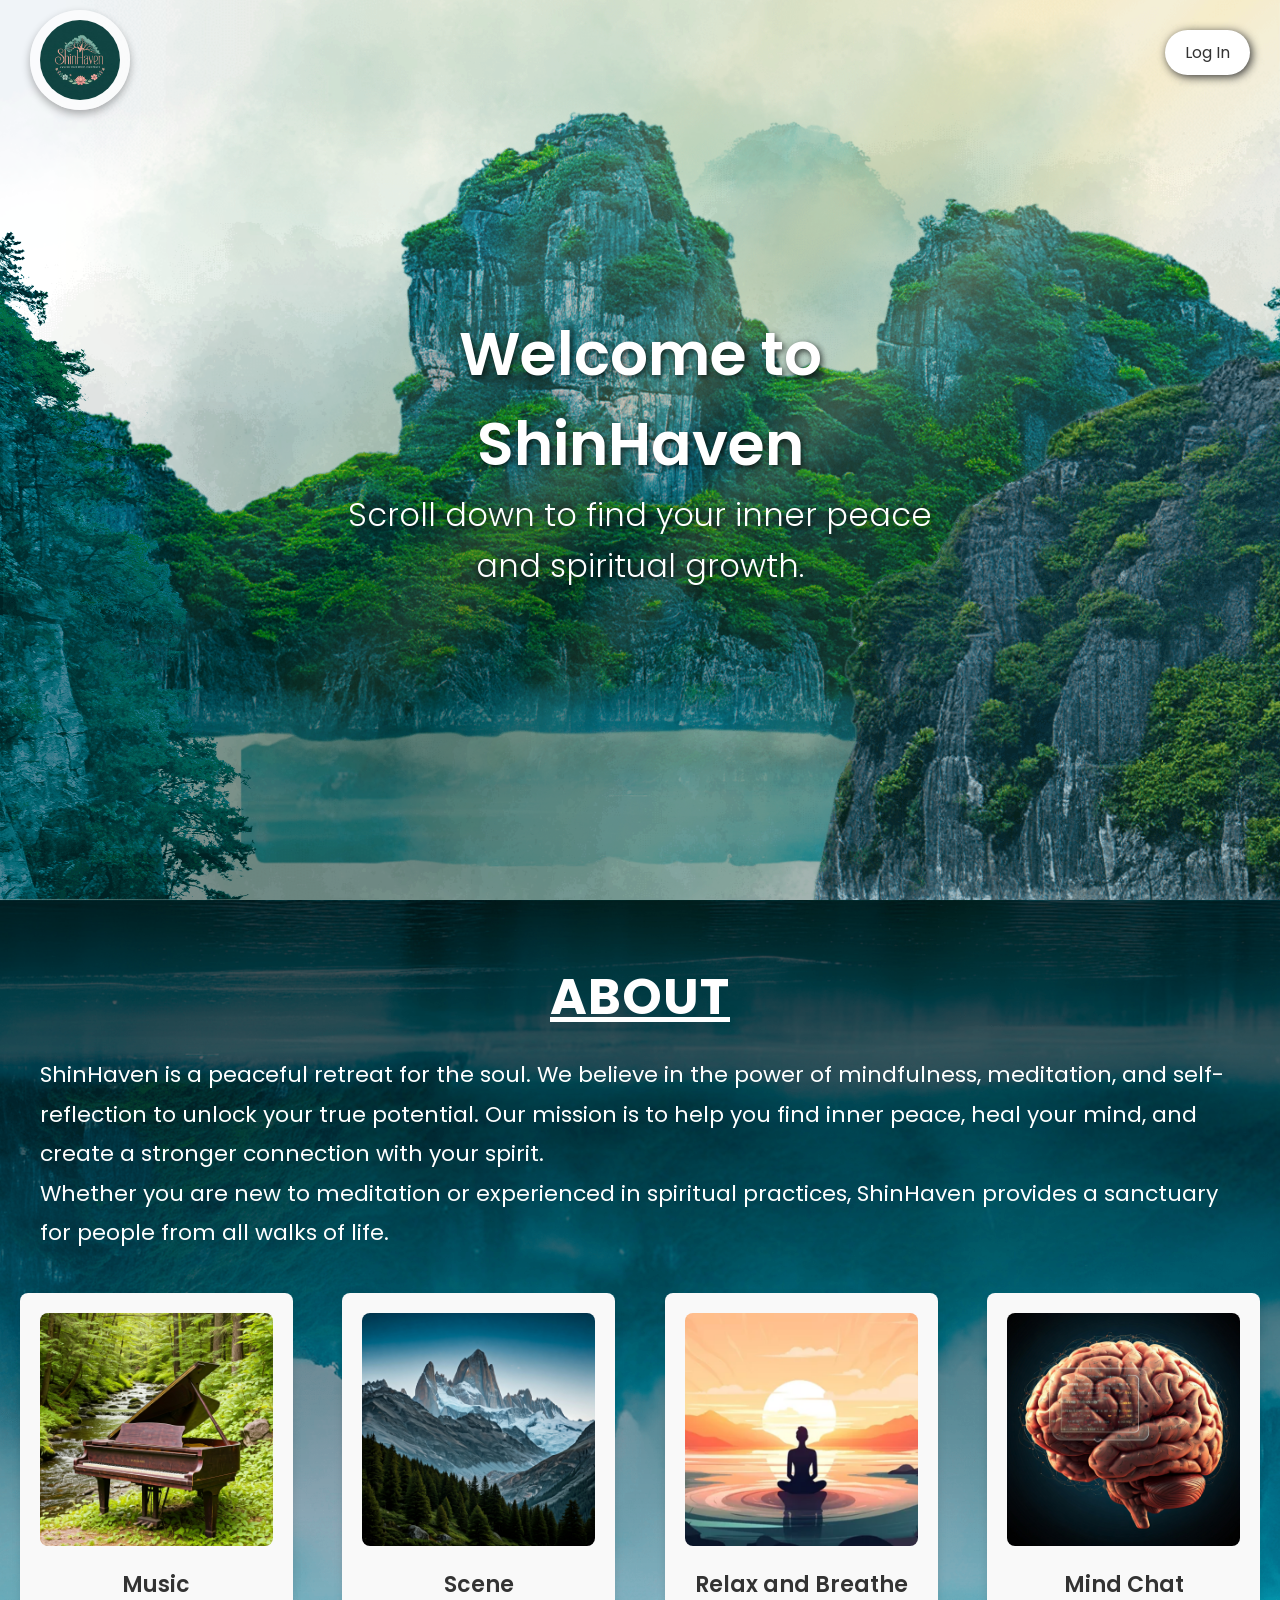
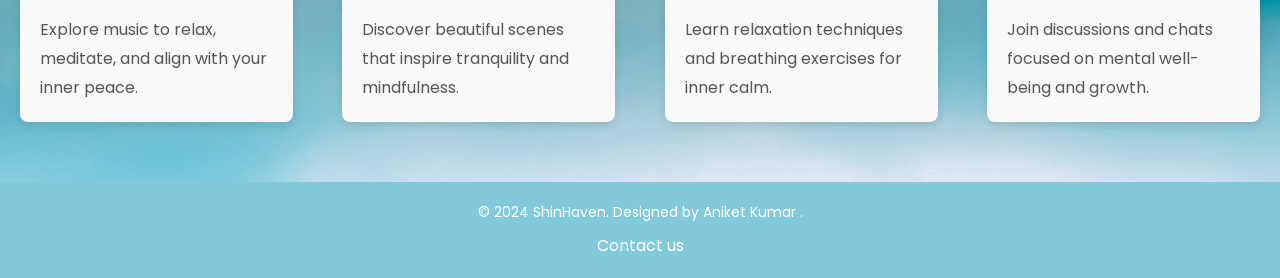
==== index.html @ bd08ecba "Fixed some bugs" ====
<!DOCTYPE html>
<html lang="en">

<head>
    <meta charset="UTF-8">
    <meta name="viewport" content="width=device-width, initial-scale=1.0">
    <title>ShinHaven</title>
    <link rel="stylesheet" href="styles.css">
    <link rel="icon" type="image/x-icon" href="Assets-Aniket/ShinHaven.jpg">
</head>

<body>
    <header>
        <div class="logo">
            <img src="Assets-Aniket/ShinHaven.jpg" alt="ShinHaven Logo">
        </div>
        
        <div class="auth-buttons">
            <button class="login-btn">Log In</button>
        </div>
    </header>

    <!-- Parallax Section -->
    <div class="parallax">
        <img src="Assets-Aniket/2-Mountain.png" alt="mountain" class="parallax-layer" id="layer1">
        <img src="Assets-Aniket/3-fog.png" alt="fog1" class="parallax-layer" id="layer2">
        <img src="Assets-Aniket/4-fog.png" alt="fog2" class="parallax-layer" id="layer3">
        <img src="Assets-Aniket/5-Island.png" alt="island" class="parallax-layer" id="layer4">
        <img src="Assets-Aniket/6-mountain.png" alt="mountain2" class="parallax-layer" id="layer5">
        <img src="Assets-Aniket/7-fog.png" alt="fog3" class="parallax-layer" id="layer6">
        <img src="Assets-Aniket/9-fog.png" alt="fog4" class="parallax-layer" id="layer7">
        
        <div class="center-content">
            <h1 id="shin-Text">Welcome to ShinHaven</h1>
            <p id="scroll-text">Scroll down to find your inner peace and spiritual growth.</p>
        </div>
        
        <img src="Assets-Aniket/10-rock.png" alt="rock" class="parallax-layer" id="layer8">
        <img src="Assets-Aniket/11-rock-.png" alt="rock2" class="parallax-layer" id="layer9">
        <img src="Assets-Aniket/12-fog.png" alt="fog5" class="parallax-layer" id="layer10">
        <img src="Assets-Aniket/13-sun.png" alt="sun" class="parallax-layer" id="layer11">
        <img src="Assets-Aniket/14-black_shadow.png" alt="shadow" class="parallax-layer" id="layer12">
        <img src="Assets-Aniket/15-black_shadow.png" alt="shadow2" class="parallax-layer" id="layer13">
    </div>

    <main>
        <section id="about" class="about-section">
            <h2>about</h2>
            <p>ShinHaven is a peaceful retreat for the soul. We believe in the power of mindfulness, meditation, and
                self-reflection to unlock your true potential. Our mission is to help you find inner peace, heal your
                mind, and create a stronger connection with your spirit.</p>
            <p>Whether you are new to meditation or experienced in spiritual practices, ShinHaven provides a sanctuary
                for people from all walks of life.</p>

            <div class="cards-container">
                <a href="music.html" class="card" id="music-card">
                    <img src="Assets-Aniket/piano-nature.jpeg" alt="Music" class="card-img">
                    <h3>Music</h3>
                    <p>Explore music to relax, meditate, and align with your inner peace.</p>
                </a>
                <a href="scene.html" class="card" id="scene-card">
                    <img src="Assets-Aniket/Scenery.jpeg" alt="Scene" class="card-img">
                    <h3>Scene</h3>
                    <p>Discover beautiful scenes that inspire tranquility and mindfulness.</p>
                </a>
                <a href="relax-breathe.html" class="card" id="relax-card">
                    <img src="Assets-Aniket/yoga.png" alt="Relax and Breathe" class="card-img">
                    <h3>Relax and Breathe</h3>
                    <p>Learn relaxation techniques and breathing exercises for inner calm.</p>
                </a>
                <a href="mind-chat.html" class="card" id="mind-chat-card">
                    <img src="Assets-Aniket/mind.jpeg" alt="Mind Chat" class="card-img">
                    <h3>Mind Chat</h3>
                    <p>Join discussions and chats focused on mental well-being and growth.</p>
                </a>
            </div>
        </section>
    </main>

    <footer class="footer">
        <div class="footer-content">
            <p>&copy; 2024 ShinHaven. Designed by Aniket Kumar .</p>
            <div class="footer-links">
                <a target="_blank" href="https://www.linkedin.com/in/aniket-kumar-86622321a/">Contact us</a>
            </div>
        </div>
    </footer>

    <script src="script.js"></script>
</body>

</html>
---- styles.css ----
@import url('https://fonts.googleapis.com/css2?family=Poppins:wght@300;400;600&display=swap');

* {
    margin: 0;
    padding: 0;
    box-sizing: border-box;
}

html{
    scroll-behavior: smooth;
}

body {
    font-family: 'Poppins', sans-serif;
    color: #333;
    background-color: #f0f4f8;
}

.logo img {
    width: 100px;
    height: auto;
    position: absolute;
    top: 10px;
    left: 30px;
    border-radius: 50%;
    padding: 10px;
    background-color: rgba(255, 255, 255, 0.7);
    box-shadow: 0px 4px 8px rgba(0, 0, 0, 0.3);
    transition: all 0.3s ease;
    z-index: 100;
}

.logo img:hover {
    transform: scale(1.05);
    box-shadow: 0px 6px 12px rgba(0, 0, 0, 0.5);
}

.auth-buttons {
    display: flex;
    justify-content: flex-end;
    gap: 15px;
    position: absolute;
    top: 30px;
    right: 30px;
}

.auth-buttons button {
    background-color: #fff;
    color: #333;
    border: none;
    padding: 10px 20px;
    font-size: 16px;
    font-family: 'Poppins', sans-serif;
    border-radius: 30px;
    cursor: pointer;
    transition: all 0.3s ease;
    z-index: 100;
    box-shadow: 2px 2px 10px;
}

.auth-buttons button:hover {
    background-color: #0066cc;
    color: #fff;
}

.parallax {
    position: relative;
    overflow: hidden;
    height: 100vh;
    width: 100%;
}

.parallax img {
    position: absolute;
    top: 0;
    left: 50%;
    transform: translateX(-50%);
    width: 100%;
    height: 100vh;
    pointer-events: none;
    z-index: 0;
}

#layer1 { z-index: 1; }
#layer2 { z-index: 1; }
#layer3 { z-index: 1; }
#layer4 { z-index: 5; }
#layer5 { z-index: 10; }
#layer6 { z-index: 1; }
#layer7 { z-index: 1; }
#layer8 { z-index: 15; }
#layer9 { z-index: 9; }
#layer10 { z-index: 1; }
#layer11 { z-index: 7; }
#layer12 { z-index: 10; }
#layer13 { z-index: 5; }

#layer1, #layer2, #layer3, #layer4, #layer5, #layer6, #layer7, #layer8, 
#layer9, #layer10, #layer11, #layer12, #layer13 {
    object-fit: cover;
    width: 100%; /* Ensure images take the full width */
    height: 100%; /* Ensure images take the full height of their container */
    position: absolute; /* So the layers stack on top of each other */
}




.center-content {
    position: absolute;
    top: 50%;
    left: 50%;
    transform: translate(-50%, -50%);
    color: #fff;
    z-index: 80;
    max-width:800px;
}

.center-content h1 {
    font-size: 60px;
    font-weight: 600;
    margin-bottom: 20px;
    text-align: center;
}

.center-content p {
    font-size: 32px;
    line-height: 1.6;
    font-weight: 300;
    text-align: center;
}

.center-content h1,
.center-content p {
    text-shadow: 2px 2px 6px rgba(0, 0, 0,0.7);
}

.about-section {
    position: relative;
    background-color: #000;
    text-align: center;
    color: #333;
    padding: 60px 20px;
    overflow: hidden; 
}

.about-section::before {
    content: "";
    position: absolute;
    top: 0;
    left: 0;
    width: 100%;
    height: 100%;
    background-image: linear-gradient(to bottom, rgba(0, 0, 0, 0), rgba(0, 0, 0, 0.7)), url(Assets-Aniket/0-Background.png);
    background-position: center;
    background-size: cover;
    transform: rotate(180deg); /* Rotate the image 180 degrees */
    z-index: 0; /* Ensure the image stays behind the content */
}



.about-section h2 {
    font-size: 50px;
    font-weight: bolder;
    margin-bottom: 20px;
    text-transform: uppercase;
    color: #fff;
    letter-spacing: 1px;
    position: relative;
    text-decoration: underline;
}


.about-section p {
    font-size: 22px;
    line-height: 1.8;
    max-width: 1200px;
    margin: 0 auto;
    color: #fff;
    position: relative;
    text-align: start;
}

.cards-container {
    display: flex;
    justify-content: space-between;
    gap: 20px;
    margin-top: 40px;
    flex-wrap: wrap;
    position: relative;
}

.card {
    width: 22%;
    background-color: #f9f9f9;
    padding: 20px;
    border-radius: 8px;
    box-shadow: 0px 4px 8px rgba(0, 0, 0, 0.1);
    transition: transform 0.3s ease, box-shadow 0.3s ease;
    text-align: center;
    text-decoration: none;
    color: inherit;
}

.card:hover {
    transform: translateY(-10px);
    box-shadow: 0px 6px 12px rgba(0, 0, 0, 0.2);
}

.card-img {
    width: 100%;
    height: 60%;
    object-fit: cover;
    border-radius: 8px;
    margin-bottom: 15px;
}

.card h3 {
    font-size: 22px;
    font-weight: 600;
    margin-bottom: 15px;
}

.card p {
    font-size: 16px;
    color: #555;
}

.footer {
    background-color: #82cadb;
    color: #fff;
    text-align: center;
    padding: 20px;
    position: relative;
    bottom: 0;
    width: 100%;
}

.footer-content {
    max-width: 1200px;
    margin: 0 auto;
}

.footer p {
    font-size: 14px;
    margin-bottom: 10px;
}

.footer-links {
    margin-top: 10px;
}

.footer-links a {
    color: #fff;
    text-decoration: none;
    font-size: 16px;
    transition: 0.3s ease;
}

.footer-links a:hover {
    color: gold;
    text-decoration: none;
}

@media (max-width: 480px) {
    

    .logo img {
        width: 80px;
        left: 15px;
        top: 15px;
    }

    .auth-buttons {
        top: 30px;
        right: 20px;
        justify-content: flex-end;
    }

    
    .center-content h1 {
        font-size: 32px;
    }

    .center-content p {
        font-size: 16px;
    }

    .about-section {
        padding: 40px 20px;
    }

    .about-section h2 {
        font-size: 28px;
    }

    .about-section p {
        font-size: 16px;
    }

    .cards-container {
        flex-direction: column;
        align-items: center;
    }

    .card {
        width: 90%;
        margin-bottom: 20px;
    }
}

@media (max-width: 768px) {
   

    .logo img {
        width: 70px;
        left: 20px;
        top: 20px;
    }

    .center-content h1 {
        font-size: 48px;
    }

    .center-content p {
        font-size: 18px;
    }

    .about-section {
        padding: 50px 20px;
    }

    .about-section h2 {
        font-size: 32px;
    }

    .about-section p {
        font-size: 18px;
    }

    .cards-container {
        flex-direction: column;
        gap: 20px;
    }

    .card {
        width: 80%;
    }
}

@media (min-width: 1024px) {
    .cards-container {
        justify-content: space-between;
    }

    .card {
        width: 22%;
    }
}

@media (max-width: 501px) and (min-width: 481px) {
    header {
        height: 100vh;
        background-size: auto 100%;
        background-position: center;
        padding: 20px;
    }

    .center-content h1 {
        font-size: 40px;
    }

    .center-content p {
        font-size: 18px;
    }
}
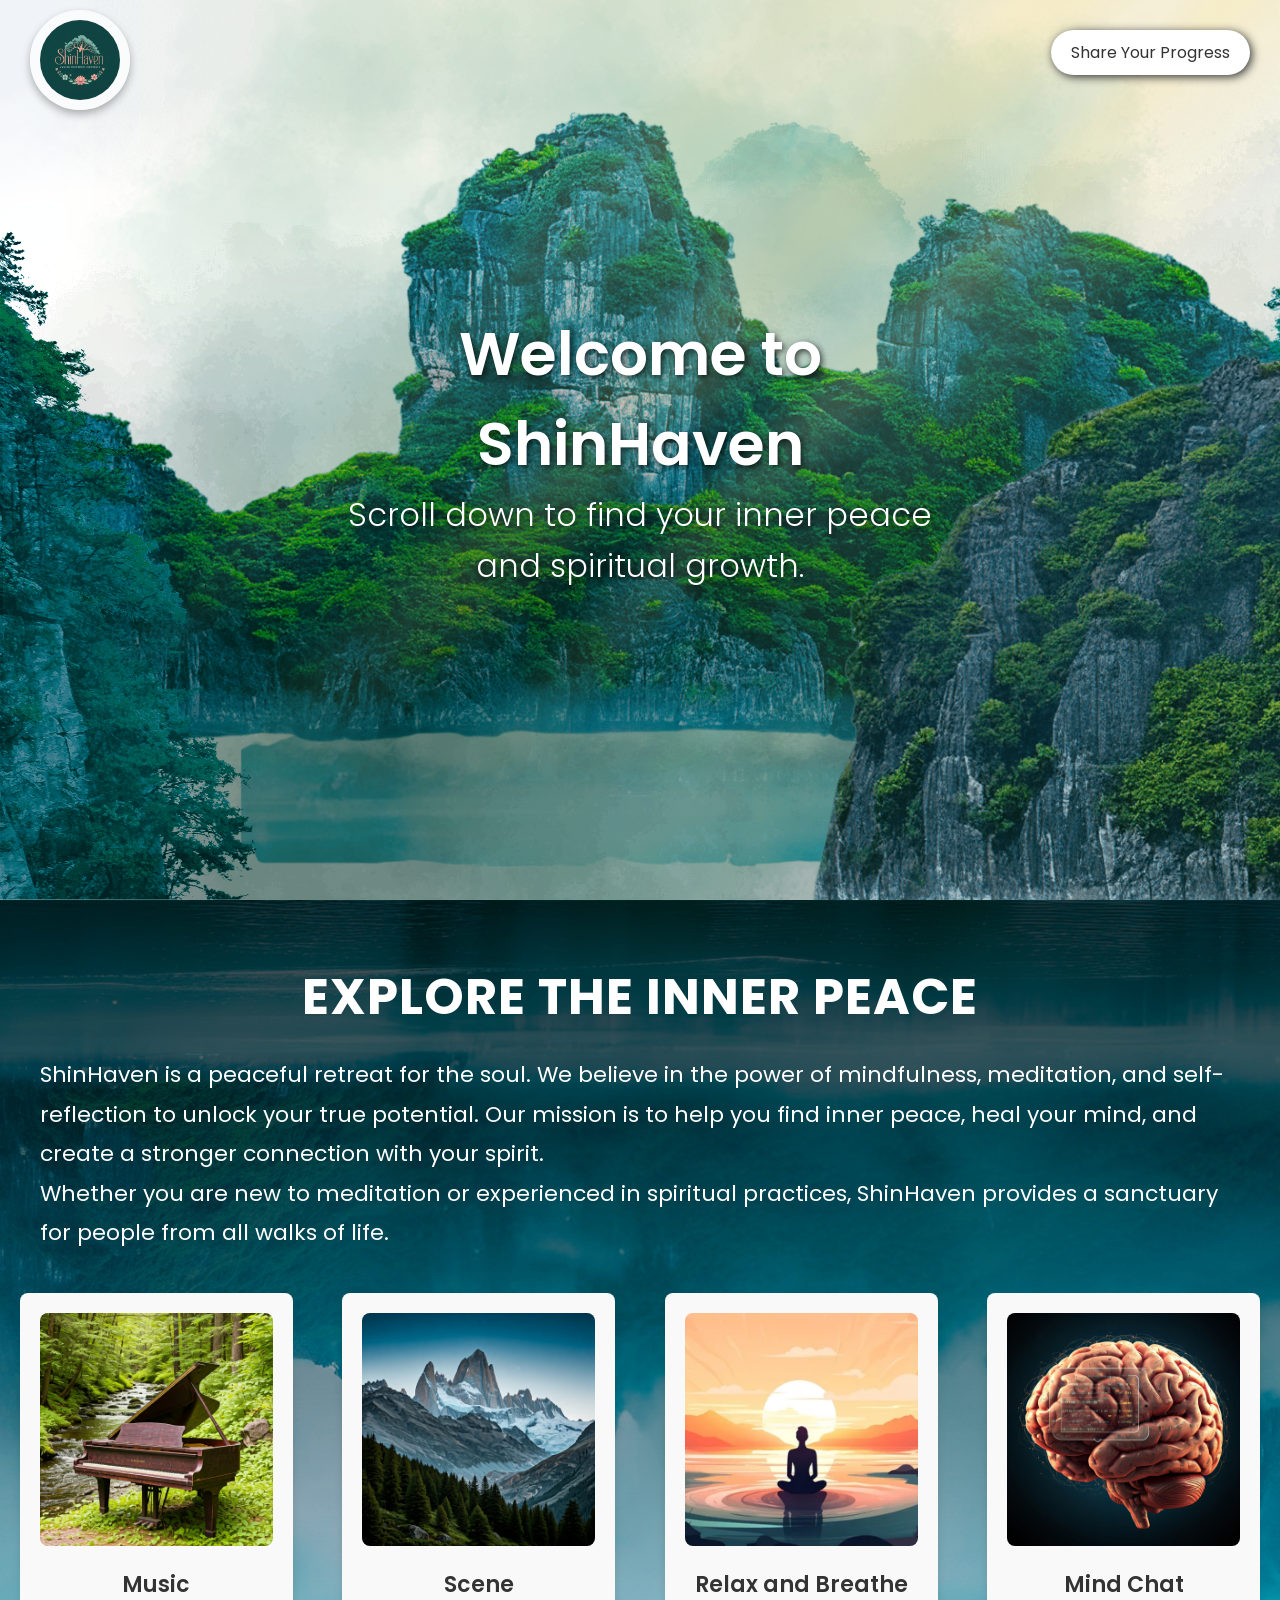
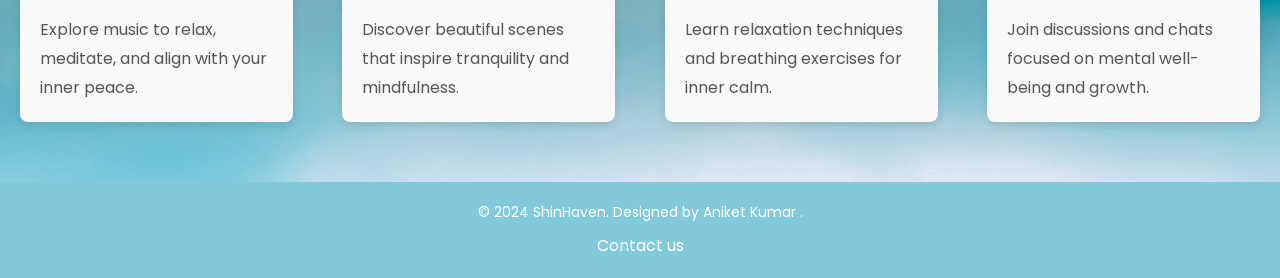
==== commit c0d9afab: "Added share your progress button and made it dynamic through js" ====
--- a/index.html
+++ b/index.html
@@ -16,7 +16,7 @@
         </div>
         
         <div class="auth-buttons">
-            <button class="login-btn">Log In</button>
+            <button id="share-progress-btn" class="share-progress-btn">Share Your Progress</button>
         </div>
     </header>
 
@@ -45,7 +45,7 @@
 
     <main>
         <section id="about" class="about-section">
-            <h2>about</h2>
+            <h2>Explore the inner peace</h2>
             <p>ShinHaven is a peaceful retreat for the soul. We believe in the power of mindfulness, meditation, and
                 self-reflection to unlock your true potential. Our mission is to help you find inner peace, heal your
                 mind, and create a stronger connection with your spirit.</p>
@@ -87,6 +87,7 @@
     </footer>
 
     <script src="script.js"></script>
+
 </body>
 
 </html>
--- a/styles.css
+++ b/styles.css
@@ -154,8 +154,8 @@
     background-image: linear-gradient(to bottom, rgba(0, 0, 0, 0), rgba(0, 0, 0, 0.7)), url(Assets-Aniket/0-Background.png);
     background-position: center;
     background-size: cover;
-    transform: rotate(180deg); /* Rotate the image 180 degrees */
-    z-index: 0; /* Ensure the image stays behind the content */
+    transform: rotate(180deg); 
+    z-index: 0; 
 }
 
 
@@ -168,7 +168,7 @@
     color: #fff;
     letter-spacing: 1px;
     position: relative;
-    text-decoration: underline;
+    text-decoration: none;
 }
 
 
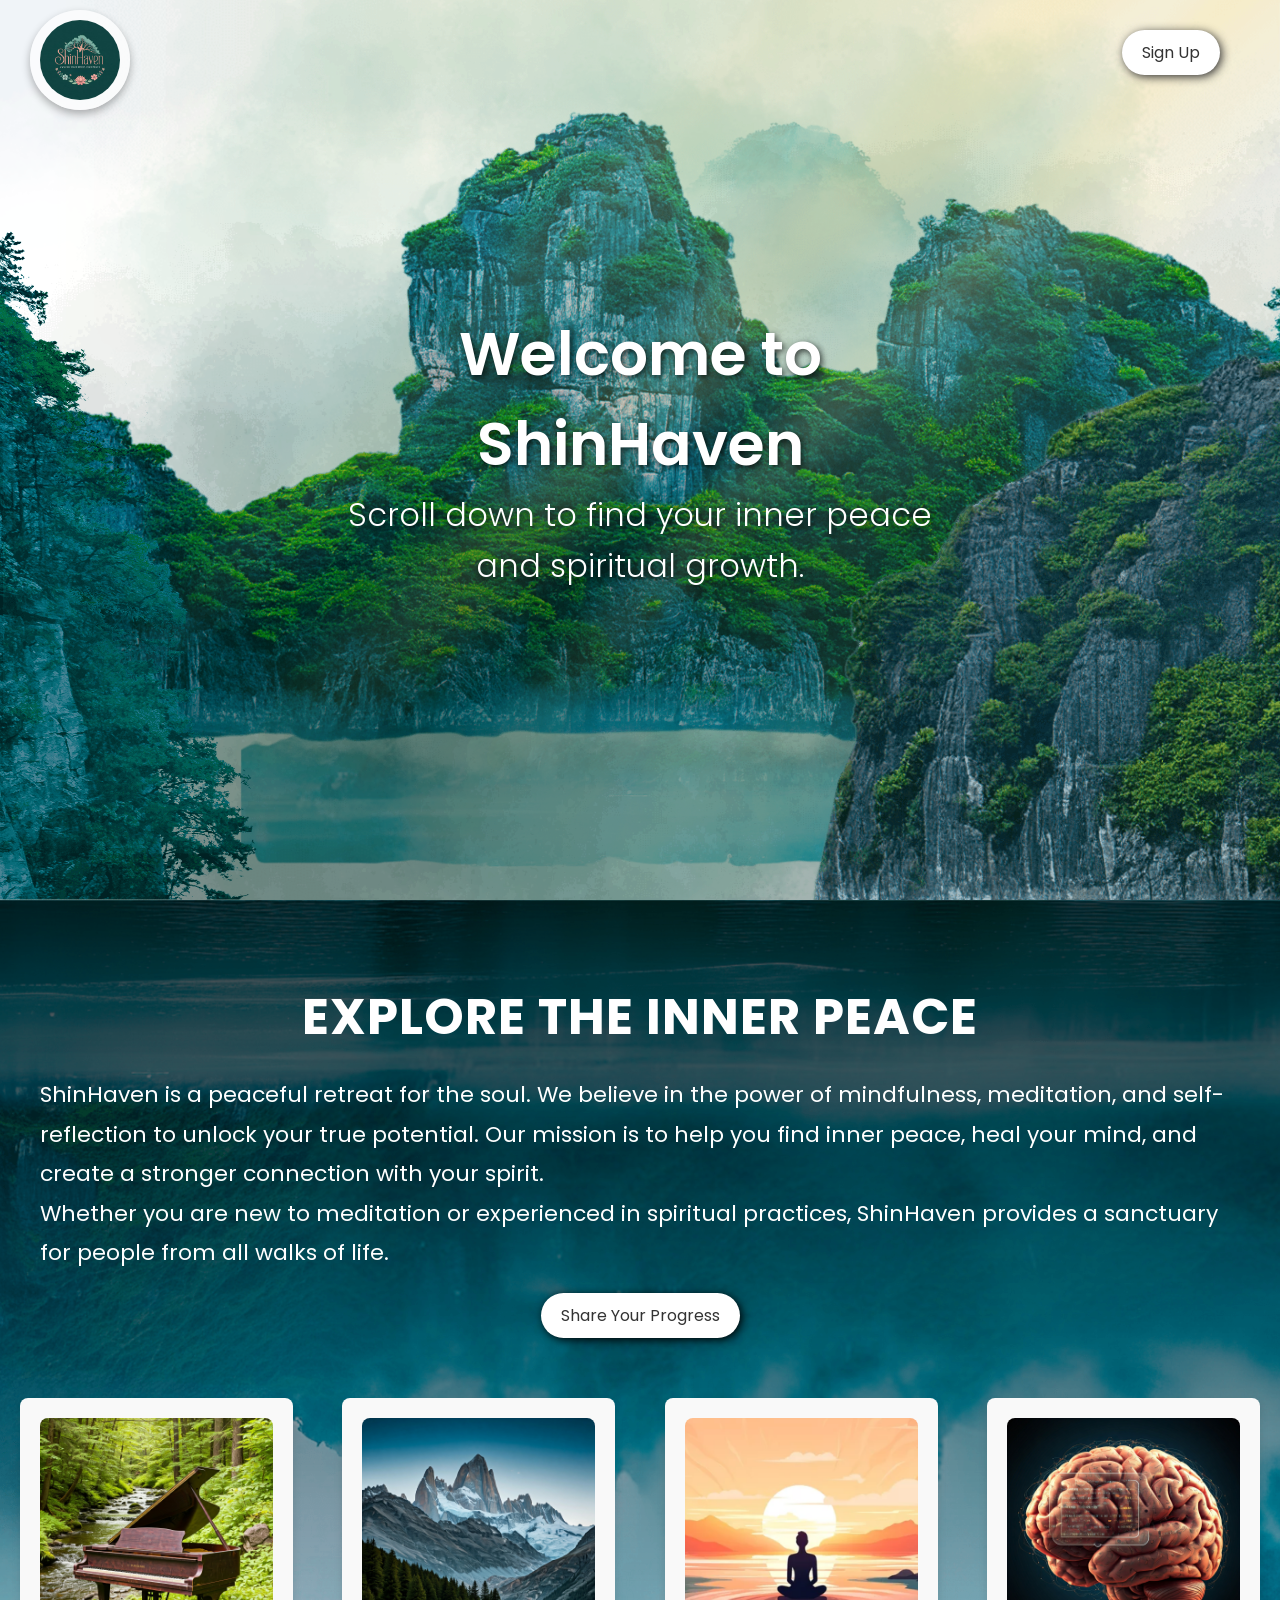
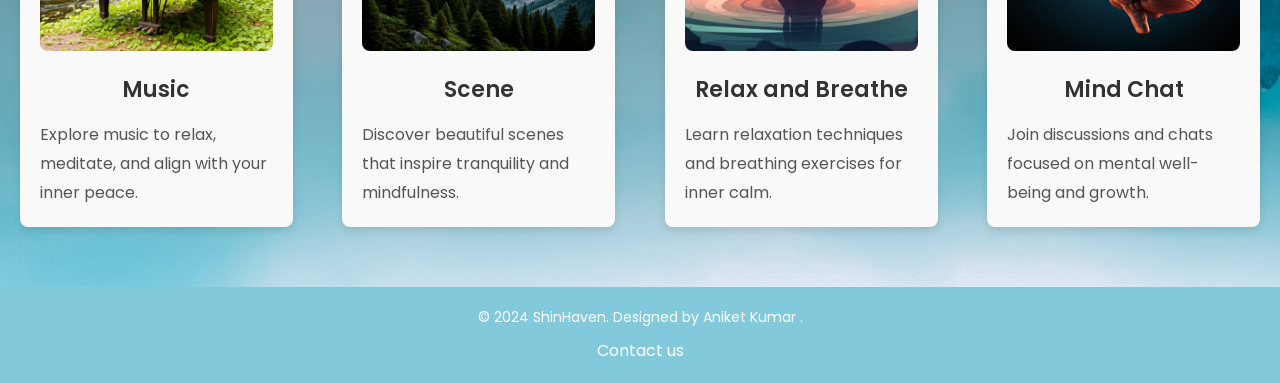
==== commit 882839d4: "Added sign up button and logout" ====
--- a/index.html
+++ b/index.html
@@ -14,11 +14,14 @@
         <div class="logo">
             <img src="Assets-Aniket/ShinHaven.jpg" alt="ShinHaven Logo">
         </div>
-        
+
         <div class="auth-buttons">
-            <button id="share-progress-btn" class="share-progress-btn">Share Your Progress</button>
+            <button id="sign-up-btn" onclick="location.href='signup.html'">Sign Up</button>
+            <p id="greeting"></p>
+            <button id="logout-btn" style="display: none;" onclick="logout()">Logout</button>
         </div>
     </header>
+
 
     <!-- Parallax Section -->
     <div class="parallax">
@@ -52,6 +55,7 @@
             <p>Whether you are new to meditation or experienced in spiritual practices, ShinHaven provides a sanctuary
                 for people from all walks of life.</p>
 
+            <button id="share-progress-btn" style="position: relative;" class="share-progress-btn">Share Your Progress</button>
             <div class="cards-container">
                 <a href="music.html" class="card" id="music-card">
                     <img src="Assets-Aniket/piano-nature.jpeg" alt="Music" class="card-img">
@@ -76,7 +80,7 @@
             </div>
         </section>
     </main>
-
+    
     <footer class="footer">
         <div class="footer-content">
             <p>&copy; 2024 ShinHaven. Designed by Aniket Kumar .</p>
--- a/styles.css
+++ b/styles.css
@@ -6,7 +6,7 @@
     box-sizing: border-box;
 }
 
-html{
+html {
     scroll-behavior: smooth;
 }
 
@@ -40,6 +40,7 @@
     justify-content: flex-end;
     gap: 15px;
     position: absolute;
+    align-items: center;
     top: 30px;
     right: 30px;
 }
@@ -63,6 +64,26 @@
     color: #fff;
 }
 
+
+
+#greeting {
+    margin-right: 15px;
+    z-index: 100;
+    font-size: 1.2rem;
+    font-weight: bold;
+    color: #333;
+}
+
+
+/* Styles for the greeting on the homepage */
+h2 {
+    text-align: center;
+    font-size: 28px;
+    color: #0066cc;
+    margin-top: 20px;
+}
+
+
 .parallax {
     position: relative;
     overflow: hidden;
@@ -81,26 +102,78 @@
     z-index: 0;
 }
 
-#layer1 { z-index: 1; }
-#layer2 { z-index: 1; }
-#layer3 { z-index: 1; }
-#layer4 { z-index: 5; }
-#layer5 { z-index: 10; }
-#layer6 { z-index: 1; }
-#layer7 { z-index: 1; }
-#layer8 { z-index: 15; }
-#layer9 { z-index: 9; }
-#layer10 { z-index: 1; }
-#layer11 { z-index: 7; }
-#layer12 { z-index: 10; }
-#layer13 { z-index: 5; }
-
-#layer1, #layer2, #layer3, #layer4, #layer5, #layer6, #layer7, #layer8, 
-#layer9, #layer10, #layer11, #layer12, #layer13 {
+#layer1 {
+    z-index: 1;
+}
+
+#layer2 {
+    z-index: 1;
+}
+
+#layer3 {
+    z-index: 1;
+}
+
+#layer4 {
+    z-index: 5;
+}
+
+#layer5 {
+    z-index: 10;
+}
+
+#layer6 {
+    z-index: 1;
+}
+
+#layer7 {
+    z-index: 1;
+}
+
+#layer8 {
+    z-index: 15;
+}
+
+#layer9 {
+    z-index: 9;
+}
+
+#layer10 {
+    z-index: 1;
+}
+
+#layer11 {
+    z-index: 7;
+}
+
+#layer12 {
+    z-index: 10;
+}
+
+#layer13 {
+    z-index: 5;
+}
+
+#layer1,
+#layer2,
+#layer3,
+#layer4,
+#layer5,
+#layer6,
+#layer7,
+#layer8,
+#layer9,
+#layer10,
+#layer11,
+#layer12,
+#layer13 {
     object-fit: cover;
-    width: 100%; /* Ensure images take the full width */
-    height: 100%; /* Ensure images take the full height of their container */
-    position: absolute; /* So the layers stack on top of each other */
+    width: 100%;
+    /* Ensure images take the full width */
+    height: 100%;
+    /* Ensure images take the full height of their container */
+    position: absolute;
+    /* So the layers stack on top of each other */
 }
 
 
@@ -113,7 +186,7 @@
     transform: translate(-50%, -50%);
     color: #fff;
     z-index: 80;
-    max-width:800px;
+    max-width: 800px;
 }
 
 .center-content h1 {
@@ -132,16 +205,15 @@
 
 .center-content h1,
 .center-content p {
-    text-shadow: 2px 2px 6px rgba(0, 0, 0,0.7);
+    text-shadow: 2px 2px 6px rgba(0, 0, 0, 0.7);
 }
 
 .about-section {
     position: relative;
-    background-color: #000;
     text-align: center;
     color: #333;
     padding: 60px 20px;
-    overflow: hidden; 
+    overflow: hidden;
 }
 
 .about-section::before {
@@ -154,8 +226,8 @@
     background-image: linear-gradient(to bottom, rgba(0, 0, 0, 0), rgba(0, 0, 0, 0.7)), url(Assets-Aniket/0-Background.png);
     background-position: center;
     background-size: cover;
-    transform: rotate(180deg); 
-    z-index: 0; 
+    transform: rotate(180deg);
+    z-index: 0;
 }
 
 
@@ -180,6 +252,26 @@
     color: #fff;
     position: relative;
     text-align: start;
+}
+
+#share-progress-btn {
+    background-color: #fff;
+    color: #333;
+    border: none;
+    padding: 10px 20px;
+    font-size: 16px;
+    font-family: 'Poppins', sans-serif;
+    border-radius: 30px;
+    cursor: pointer;
+    transition: all 0.3s ease;
+    box-shadow: 2px 2px 10px #000;
+    position: relative;
+    margin: 20px 0;
+}
+
+#share-progress-btn:hover {
+    background-color: #0066cc;
+    color: #fff;
 }
 
 .cards-container {
@@ -264,7 +356,7 @@
 }
 
 @media (max-width: 480px) {
-    
+
 
     .logo img {
         width: 80px;
@@ -274,11 +366,19 @@
 
     .auth-buttons {
         top: 30px;
-        right: 20px;
+        right: 5px;
         justify-content: flex-end;
     }
-
     
+    #greeting {
+
+        z-index: 100;
+        font-size: 1rem;
+        font-weight: bold;
+        color: #333;
+
+    }
+
     .center-content h1 {
         font-size: 32px;
     }
@@ -311,7 +411,7 @@
 }
 
 @media (max-width: 768px) {
-   
+
 
     .logo img {
         width: 70px;
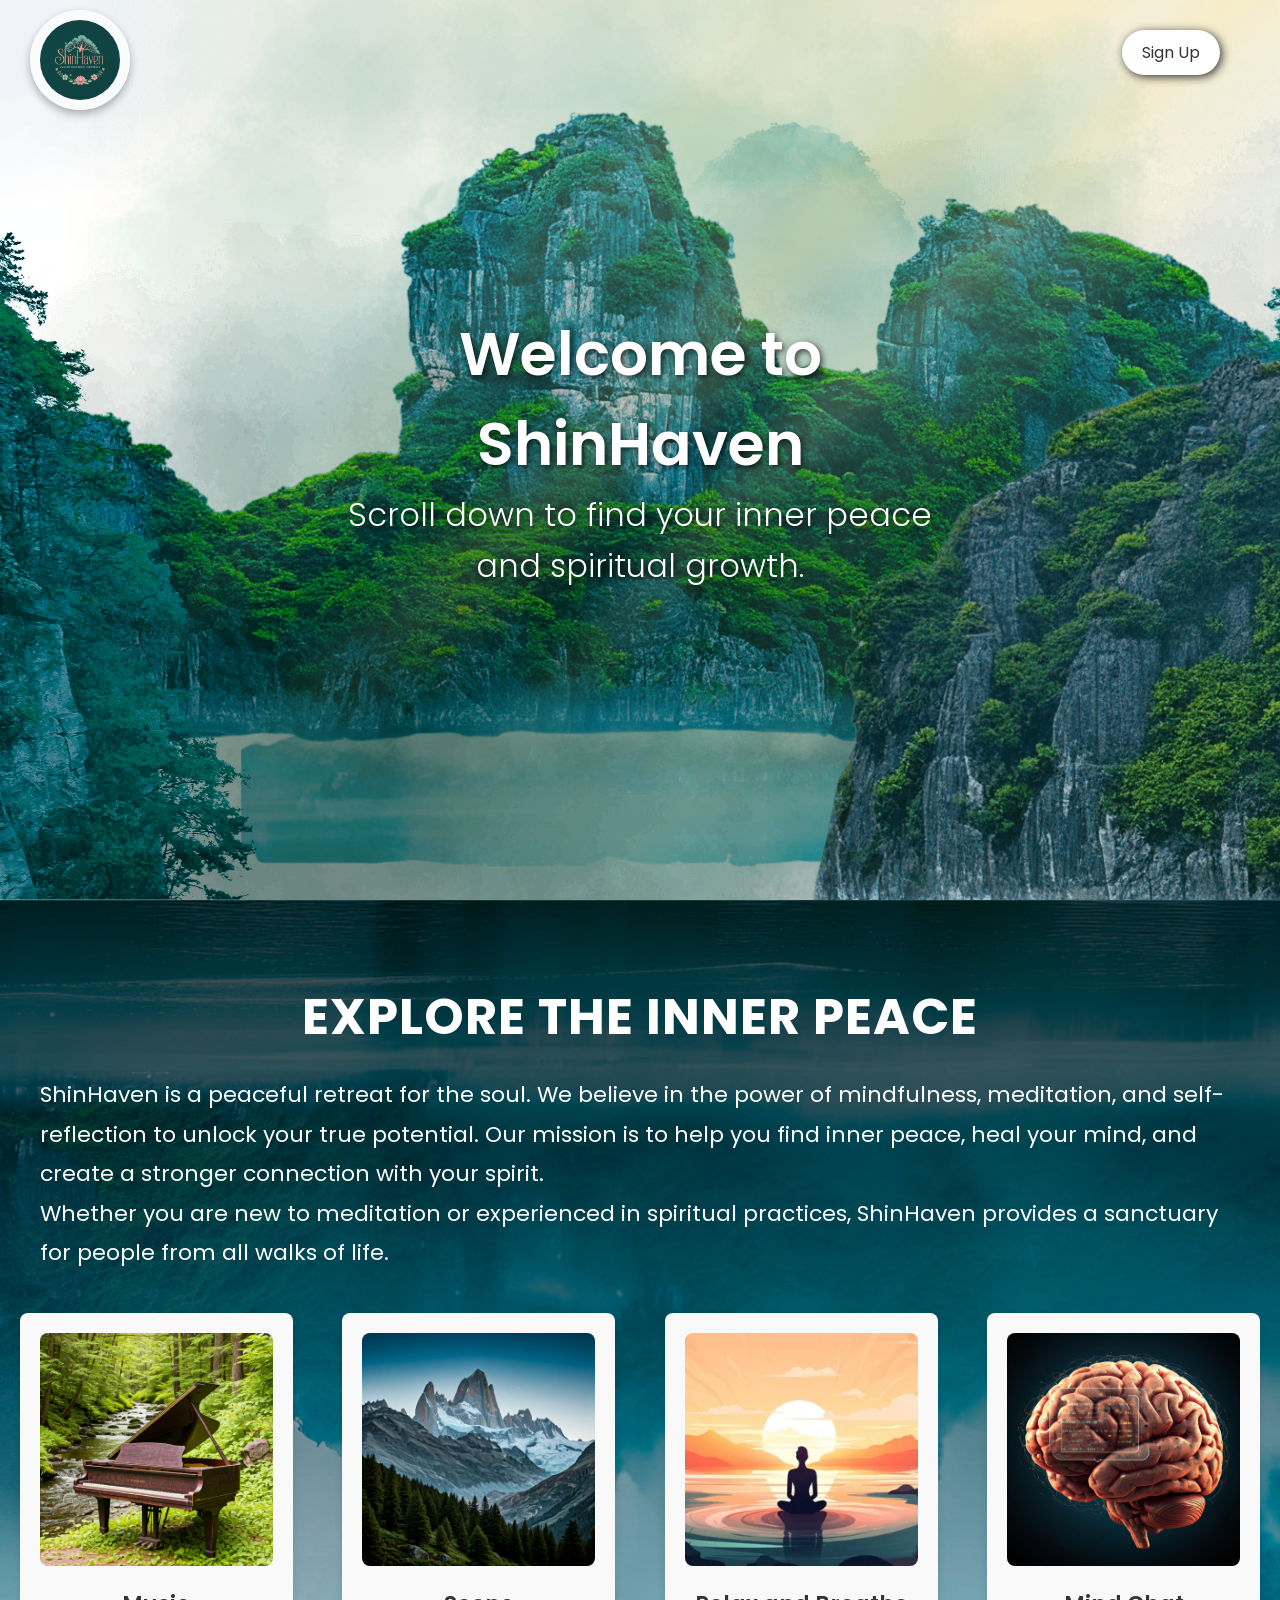
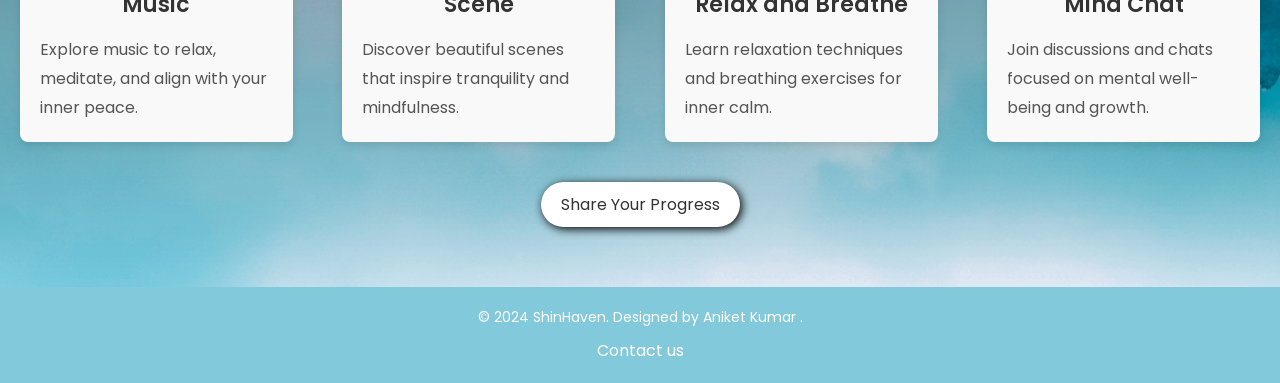
==== commit a8b9d789: "Minor changes" ====
--- a/index.html
+++ b/index.html
@@ -55,7 +55,7 @@
             <p>Whether you are new to meditation or experienced in spiritual practices, ShinHaven provides a sanctuary
                 for people from all walks of life.</p>
 
-            <button id="share-progress-btn" style="position: relative;" class="share-progress-btn">Share Your Progress</button>
+            
             <div class="cards-container">
                 <a href="music.html" class="card" id="music-card">
                     <img src="Assets-Aniket/piano-nature.jpeg" alt="Music" class="card-img">
@@ -78,6 +78,7 @@
                     <p>Join discussions and chats focused on mental well-being and growth.</p>
                 </a>
             </div>
+            <button id="share-progress-btn" style="position: relative;" class="share-progress-btn">Share Your Progress</button>
         </section>
     </main>
     
--- a/styles.css
+++ b/styles.css
@@ -34,6 +34,11 @@
     transform: scale(1.05);
     box-shadow: 0px 6px 12px rgba(0, 0, 0, 0.5);
 }
+
+#logout-btn:hover{
+ background-color: rgba(255, 0, 0, 0.829);;
+}
+
 
 .auth-buttons {
     display: flex;
@@ -266,7 +271,7 @@
     transition: all 0.3s ease;
     box-shadow: 2px 2px 10px #000;
     position: relative;
-    margin: 20px 0;
+    margin-top: 40px;
 }
 
 #share-progress-btn:hover {
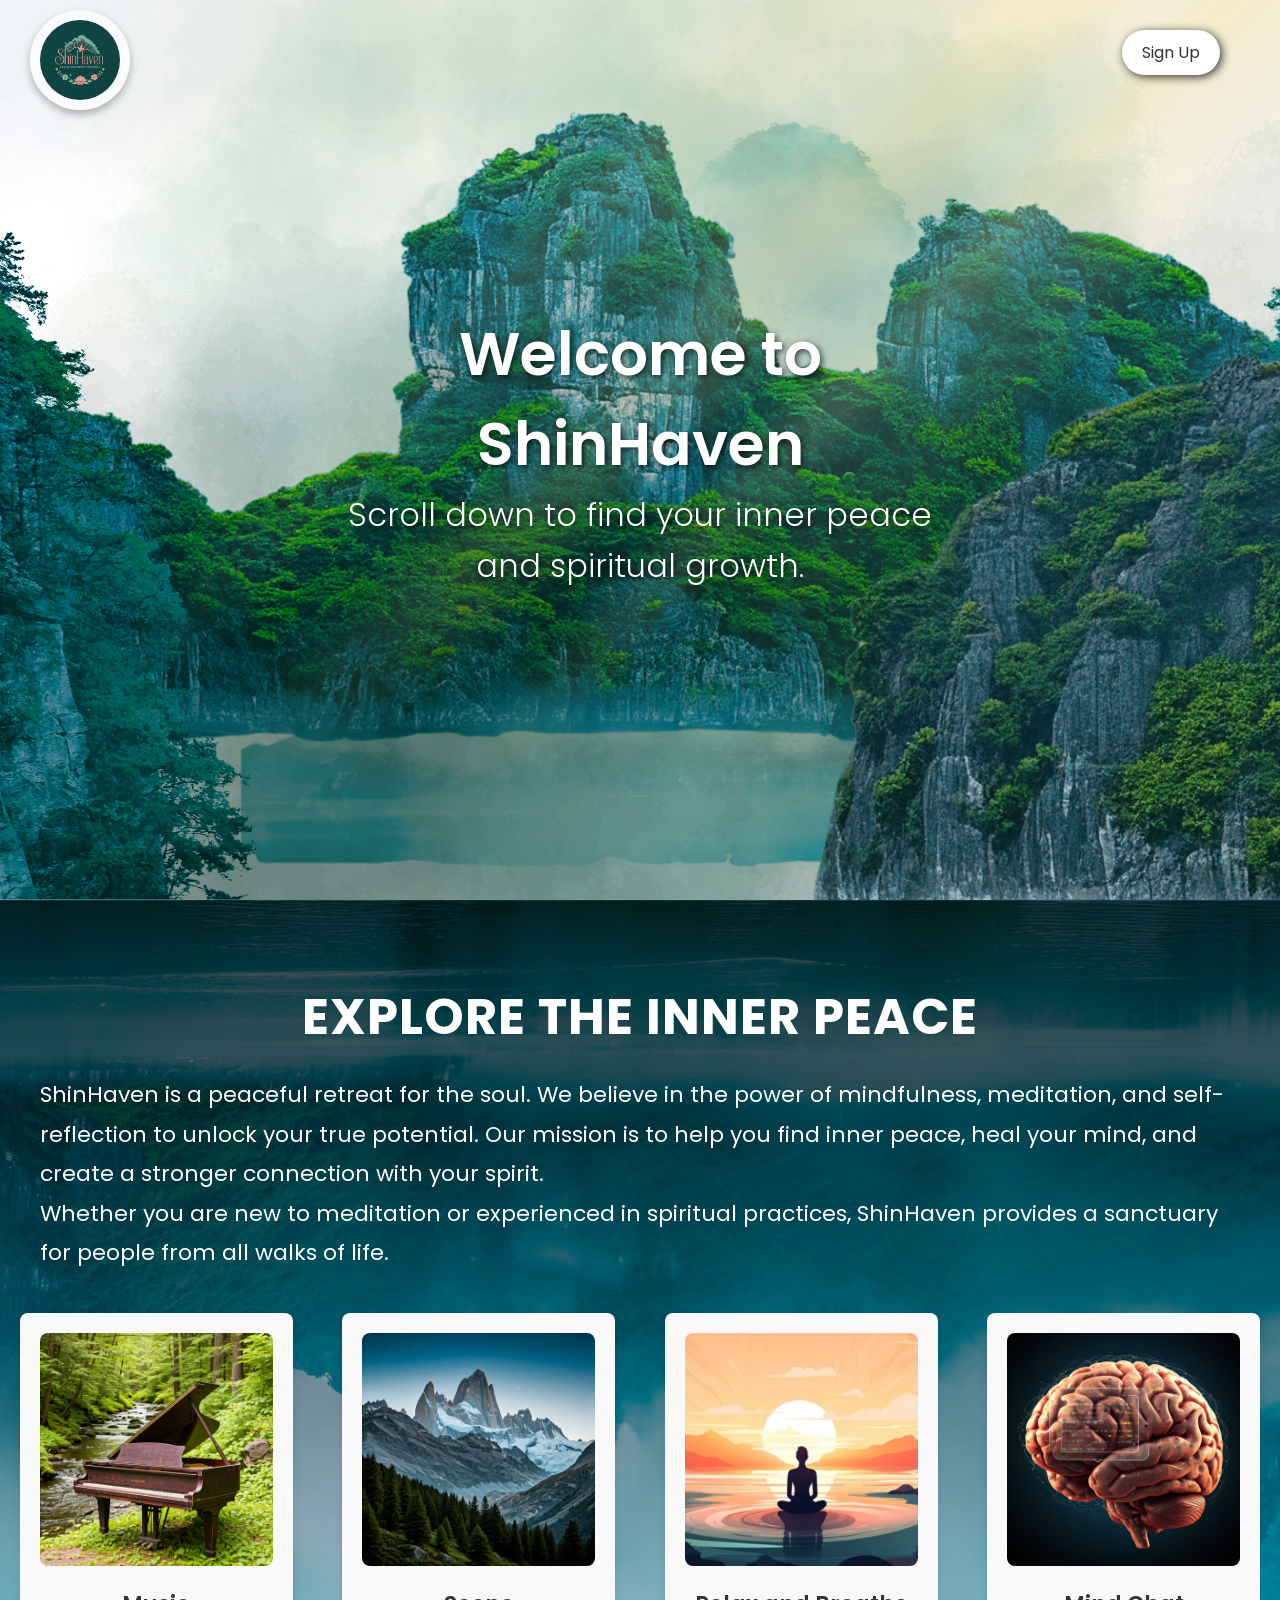
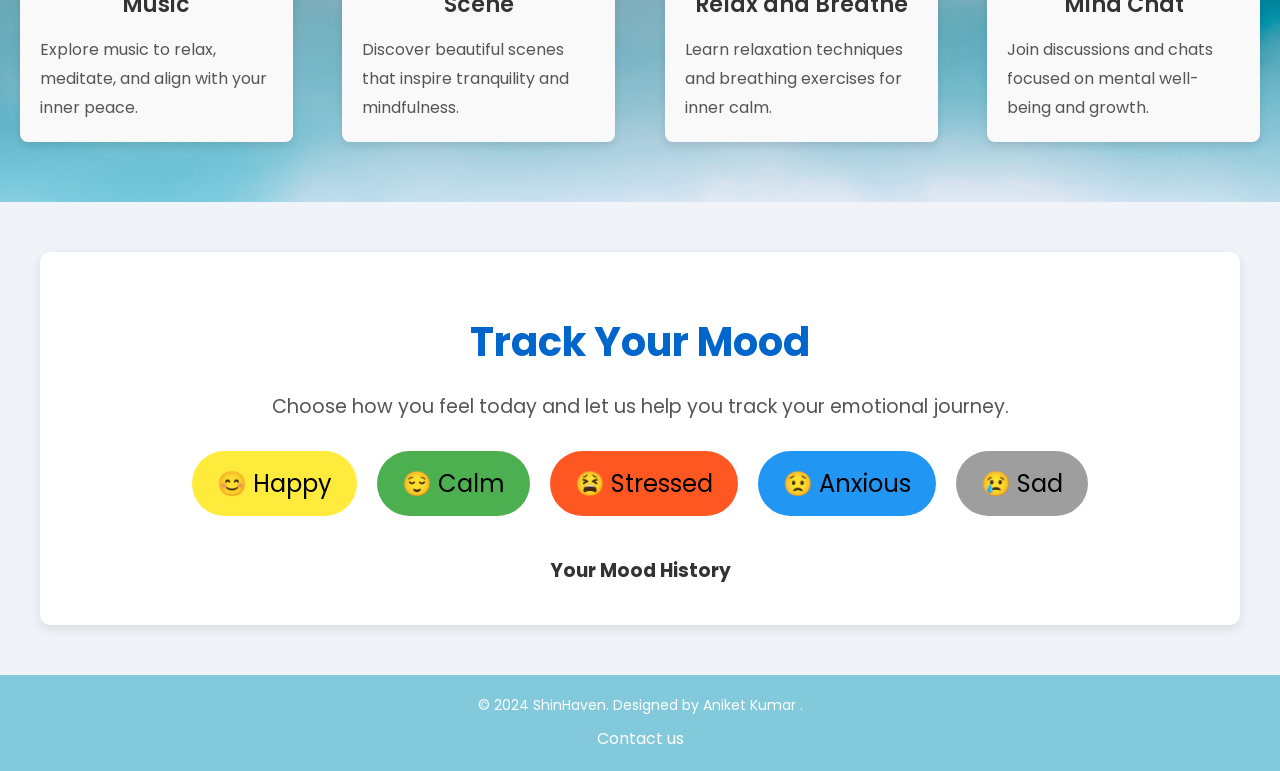
==== commit 68902dcd: "Made mood tracker section" ====
--- a/index.html
+++ b/index.html
@@ -78,9 +78,32 @@
                     <p>Join discussions and chats focused on mental well-being and growth.</p>
                 </a>
             </div>
-            <button id="share-progress-btn" style="position: relative;" class="share-progress-btn">Share Your Progress</button>
+           
         </section>
+        <section id="mood-tracker">
+            <h2>Track Your Mood</h2>
+            <p>Choose how you feel today and let us help you track your emotional journey.</p>
+        
+            <div class="mood-selection">
+                <button class="mood-btn" id="happy">😊 Happy</button>
+                <button class="mood-btn" id="calm">😌 Calm</button>
+                <button class="mood-btn" id="stressed">😫 Stressed</button>
+                <button class="mood-btn" id="anxious">😟 Anxious</button>
+                <button class="mood-btn" id="sad">😢 Sad</button>
+            </div>
+        
+            <div id="mood-history">
+                <h3>Your Mood History</h3>
+                <ul id="history-list">
+                    <!-- Mood history will be listed here -->
+                </ul>
+            </div>
+        </section>
+        
     </main>
+
+    
+    
     
     <footer class="footer">
         <div class="footer-content">
--- a/styles.css
+++ b/styles.css
@@ -4,6 +4,7 @@
     margin: 0;
     padding: 0;
     box-sizing: border-box;
+    font-family: 'Poppins', sans-serif;
 }
 
 html {
@@ -11,7 +12,7 @@
 }
 
 body {
-    font-family: 'Poppins', sans-serif;
+    
     color: #333;
     background-color: #f0f4f8;
 }
@@ -174,11 +175,11 @@
 #layer13 {
     object-fit: cover;
     width: 100%;
-    /* Ensure images take the full width */
+
     height: 100%;
-    /* Ensure images take the full height of their container */
+  
     position: absolute;
-    /* So the layers stack on top of each other */
+   
 }
 
 
@@ -360,6 +361,119 @@
     text-decoration: none;
 }
 
+/* Mood Tracker Section */
+#mood-tracker {
+    max-width: 1200px;
+    margin: 50px auto;
+    text-align: center;
+    background-color: #fff;
+    padding: 40px;
+    border-radius: 10px;
+    box-shadow: 0 4px 12px rgba(0, 0, 0, 0.1);
+}
+
+#mood-tracker h2 {
+    font-size: 2.5rem;
+    color: #0066cc;
+}
+
+#mood-tracker p {
+    font-size: 1.2rem;
+    color: #555;
+    margin: 20px 0;
+}
+
+.mood-selection {
+    display: flex;
+    justify-content: center;
+    gap: 20px;
+    margin-bottom: 30px;
+    flex-wrap: wrap; /* Allow buttons to wrap in smaller screens */
+}
+
+.mood-btn {
+    padding: 15px 25px;
+    border: none;
+    border-radius: 50px;
+    cursor: pointer;
+    font-size: 1.5rem;
+    transition: transform 0.3s ease, background-color 0.3s ease;
+    text-transform: capitalize;
+    min-width: 120px; /* Set a minimum width to keep buttons consistent */
+    margin: 10px 0;
+}
+
+.mood-btn:hover {
+    transform: scale(1.1);
+}
+
+#happy {
+    background-color: #ffeb3b;
+}
+
+#calm {
+    background-color: #4caf50;
+}
+
+#stressed {
+    background-color: #ff5722;
+}
+
+#anxious {
+    background-color: #2196f3;
+}
+
+#sad {
+    background-color: #9e9e9e;
+}
+
+/* Responsive Styles for smaller screens */
+@media (max-width: 768px) {
+    #mood-tracker {
+        padding: 20px;
+    }
+
+    .mood-btn {
+        padding: 12px 20px;
+        font-size: 1.2rem;
+        min-width: 100px;
+    }
+
+    .mood-selection {
+        gap: 10px;
+    }
+
+    #mood-tracker h2 {
+        font-size: 2rem;
+    }
+
+    #mood-tracker p {
+        font-size: 1rem;
+    }
+}
+
+@media (max-width: 480px) {
+    .mood-btn {
+        font-size: 1rem;
+        padding: 10px 18px;
+        min-width: 80px;
+    }
+
+    #mood-tracker h2 {
+        font-size: 1.8rem;
+    }
+
+    #mood-tracker p {
+        font-size: 0.9rem;
+    }
+
+    .mood-selection {
+        flex-direction: column;
+        align-items: center;
+    }
+}
+
+
 @media (max-width: 480px) {
 
 
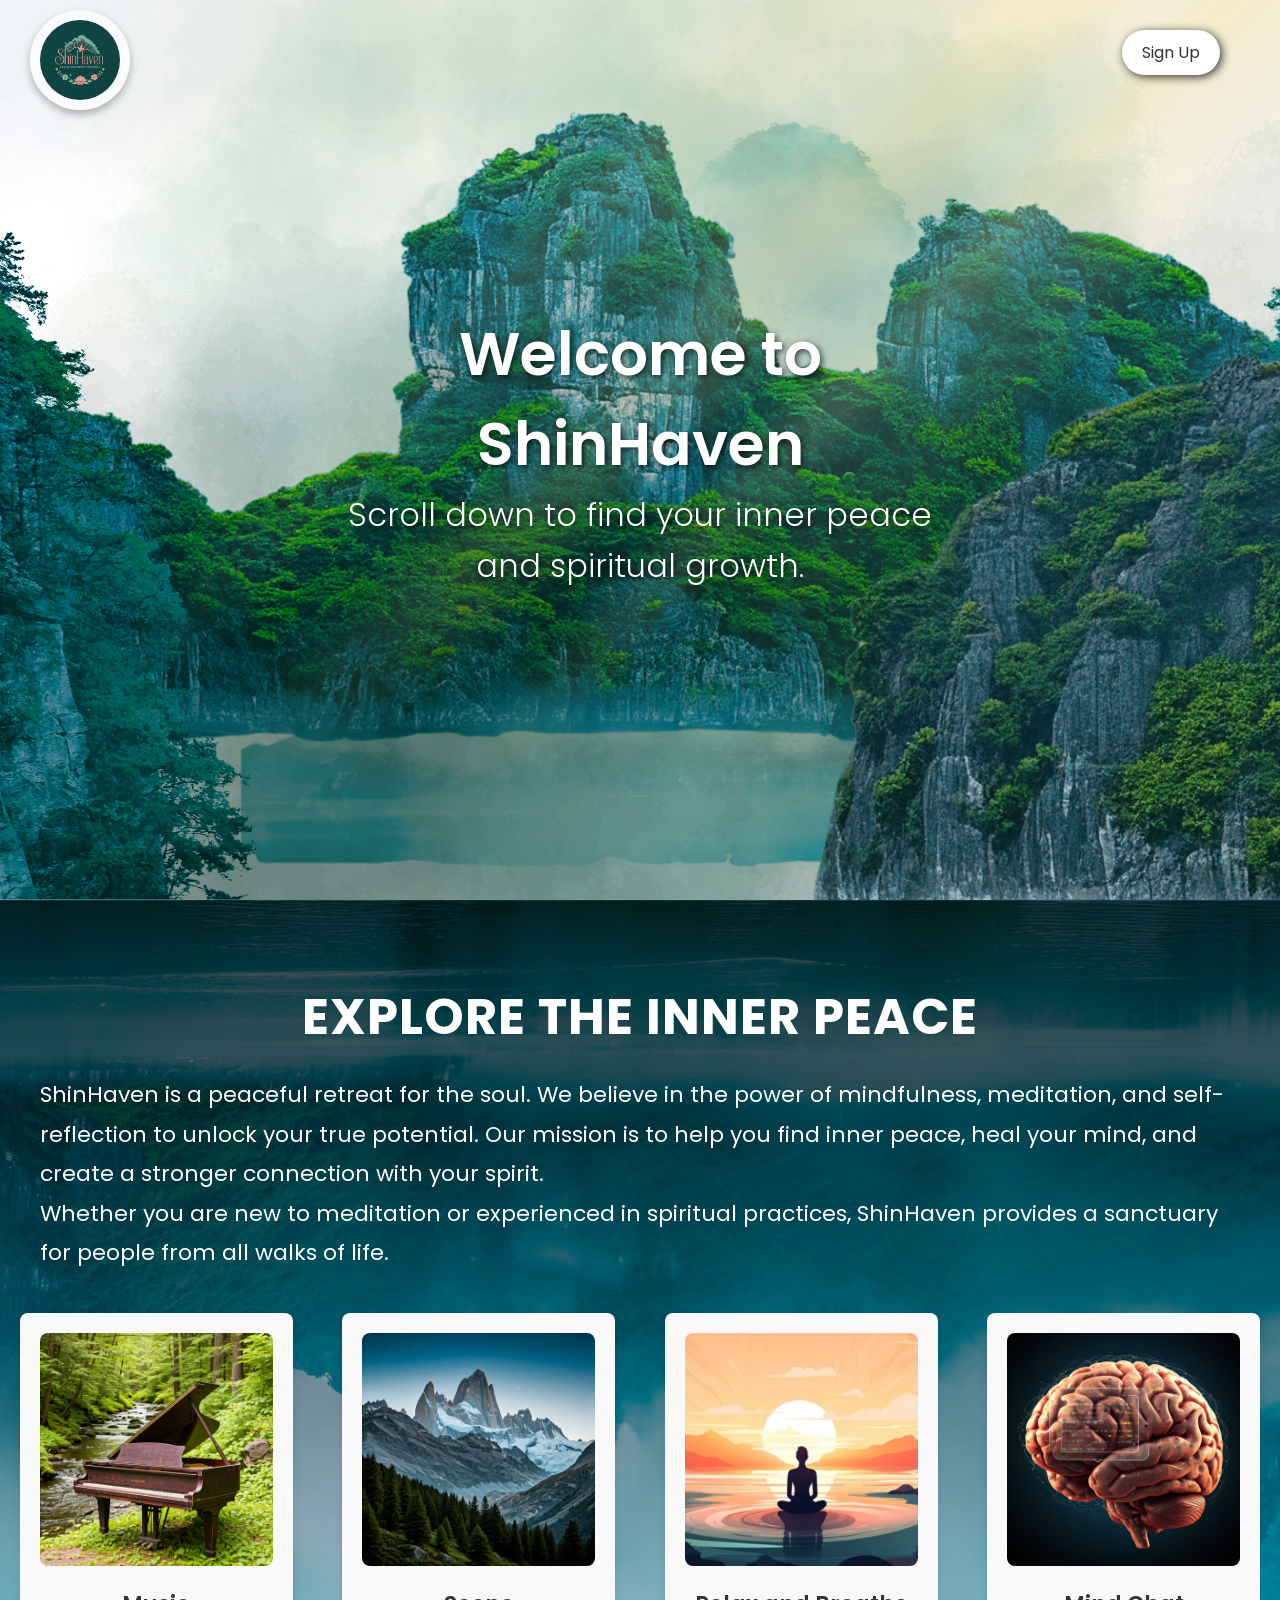
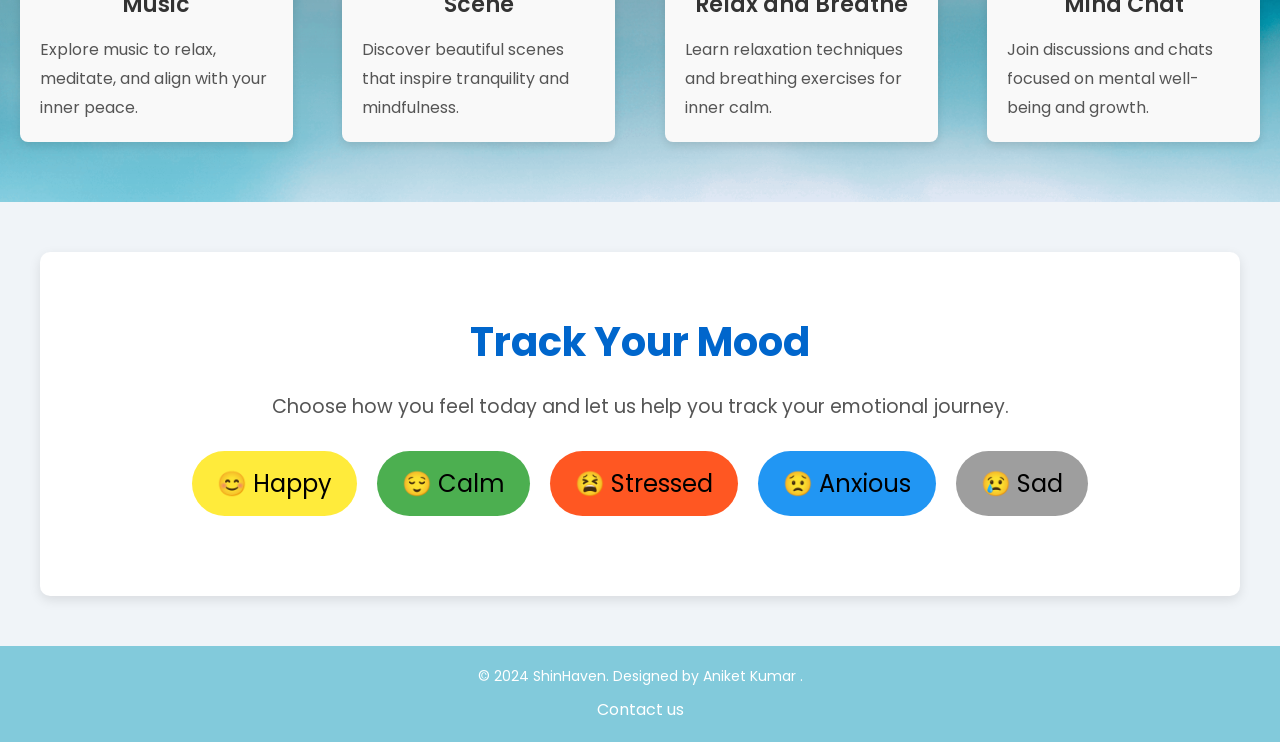
==== commit 8553b11d: "Updated" ====
--- a/index.html
+++ b/index.html
@@ -32,12 +32,12 @@
         <img src="Assets-Aniket/6-mountain.png" alt="mountain2" class="parallax-layer" id="layer5">
         <img src="Assets-Aniket/7-fog.png" alt="fog3" class="parallax-layer" id="layer6">
         <img src="Assets-Aniket/9-fog.png" alt="fog4" class="parallax-layer" id="layer7">
-        
+
         <div class="center-content">
             <h1 id="shin-Text">Welcome to ShinHaven</h1>
             <p id="scroll-text">Scroll down to find your inner peace and spiritual growth.</p>
         </div>
-        
+
         <img src="Assets-Aniket/10-rock.png" alt="rock" class="parallax-layer" id="layer8">
         <img src="Assets-Aniket/11-rock-.png" alt="rock2" class="parallax-layer" id="layer9">
         <img src="Assets-Aniket/12-fog.png" alt="fog5" class="parallax-layer" id="layer10">
@@ -55,7 +55,7 @@
             <p>Whether you are new to meditation or experienced in spiritual practices, ShinHaven provides a sanctuary
                 for people from all walks of life.</p>
 
-            
+
             <div class="cards-container">
                 <a href="music.html" class="card" id="music-card">
                     <img src="Assets-Aniket/piano-nature.jpeg" alt="Music" class="card-img">
@@ -78,7 +78,7 @@
                     <p>Join discussions and chats focused on mental well-being and growth.</p>
                 </a>
             </div>
-           
+
         </section>
         <section id="mood-tracker">
             <h2>Track Your Mood</h2>
@@ -92,19 +92,30 @@
                 <button class="mood-btn" id="sad">😢 Sad</button>
             </div>
         
-            <div id="mood-history">
+            <div id="mood-history" style="display: none;">
                 <h3>Your Mood History</h3>
                 <ul id="history-list">
                     <!-- Mood history will be listed here -->
                 </ul>
+                <button style="align-self: center;" id="clear-history" onclick="clearMoodHistory()">Clear History</button>
             </div>
         </section>
         
+        <!-- Modal for Redirection Notification -->
+        <div id="redirect-modal" class="redirect-modal">
+            <div class="modal-content">
+              
+                <h2 id="redirect-message"></h2>
+                <p id="suggested-action"></p>
+            </div>
+        </div>
+
+
     </main>
 
-    
-    
-    
+
+
+
     <footer class="footer">
         <div class="footer-content">
             <p>&copy; 2024 ShinHaven. Designed by Aniket Kumar .</p>
--- a/styles.css
+++ b/styles.css
@@ -406,6 +406,76 @@
 .mood-btn:hover {
     transform: scale(1.1);
 }
+/* Mood History Section */
+#mood-history {
+    display: flex;
+    flex-direction: column;
+    align-items: center;  
+    justify-content: center;  
+    margin-top: 20px;
+    padding: 20px;
+    background-color: rgba(0, 0, 0, 0.1); 
+    border-radius: 10px; 
+    width: 80%; 
+    margin-left: auto;
+    margin-right: auto; 
+    display: none; 
+}
+
+
+/* Clear History Button Styling */
+#clear-history {
+    margin-top: 20px;
+    padding: 12px 24px;
+    font-size: 18px;
+    font-weight: bold;
+    color: #fff;
+    background-color: #ff4d4d; 
+    border: none;
+    border-radius: 8px;
+    cursor: pointer;
+    transition: background-color 0.3s, transform 0.3s ease;
+    text-align: center;
+    width: 250px; 
+    display: block; 
+    text-decoration: none;
+}
+
+/* Hover effect for Clear History button */
+#clear-history:hover {
+    background-color: #cc0000; /* Darker red on hover */
+    transform: scale(1.05); /* Slight scaling on hover */
+}
+
+/* Focus effect for Clear History button */
+#clear-history:focus {
+    outline: none;
+    box-shadow: 0 0 10px rgba(255, 77, 77, 0.7); /* Glow effect when focused */
+}
+
+/* Responsive adjustments */
+@media (max-width: 600px) {
+    #clear-history {
+        width: 80%; /* Button takes 80% of the screen width on mobile */
+        font-size: 16px; /* Adjust font size for small screens */
+    }
+}
+
+
+#mood-history {
+    opacity: 0;
+    animation: fadeIn 1s forwards;
+}
+
+@keyframes fadeIn {
+    from {
+        opacity: 0;
+    }
+    to {
+        opacity: 1;
+    }
+}
+
 
 #happy {
     background-color: #ffeb3b;
@@ -426,6 +496,74 @@
 #sad {
     background-color: #9e9e9e;
 }
+
+/* Modal Styles */
+.redirect-modal {
+    display: none; /* Hidden by default */
+    position: fixed;
+    z-index: 1000;
+    left: 0;
+    top: 0;
+    width: 100%;
+    height: 100%;
+    background-color: rgba(0, 0, 0, 0.7); /* Black with opacity */
+    align-items: center;
+    justify-content: center;
+    animation: fadeIn 0.5s ease-out;
+}
+
+.modal-content {
+    background-color: #fff;
+    padding: 20px;
+    border-radius: 10px;
+    width: 80%;
+    max-width: 500px;
+    text-align: center;
+    box-shadow: 0 5px 15px rgba(0, 0, 0, 0.2);
+    animation: bounce 1s ease-in-out;
+}
+
+#redirect-message {
+    font-size: 1.5rem;
+    font-weight: bold;
+    margin-bottom: 15px;
+}
+
+#suggested-action {
+    font-size: 1rem;
+    color: #333;
+}
+
+.close-btn {
+    position: absolute;
+    top: 10px;
+    right: 10px;
+    font-size: 2rem;
+    cursor: pointer;
+    color: #333;
+}
+
+
+/* Animation for Modal Appearance */
+@keyframes fadeIn {
+    0% {
+        opacity: 0;
+    }
+    100% {
+        opacity: 1;
+    }
+}
+
+/* Bubbly Transition Effect */
+@keyframes bounce {
+    0%, 100% {
+        transform: scale(1);
+    }
+    50% {
+        transform: scale(1.1);
+    }
+}
+
 
 /* Responsive Styles for smaller screens */
 @media (max-width: 768px) {
